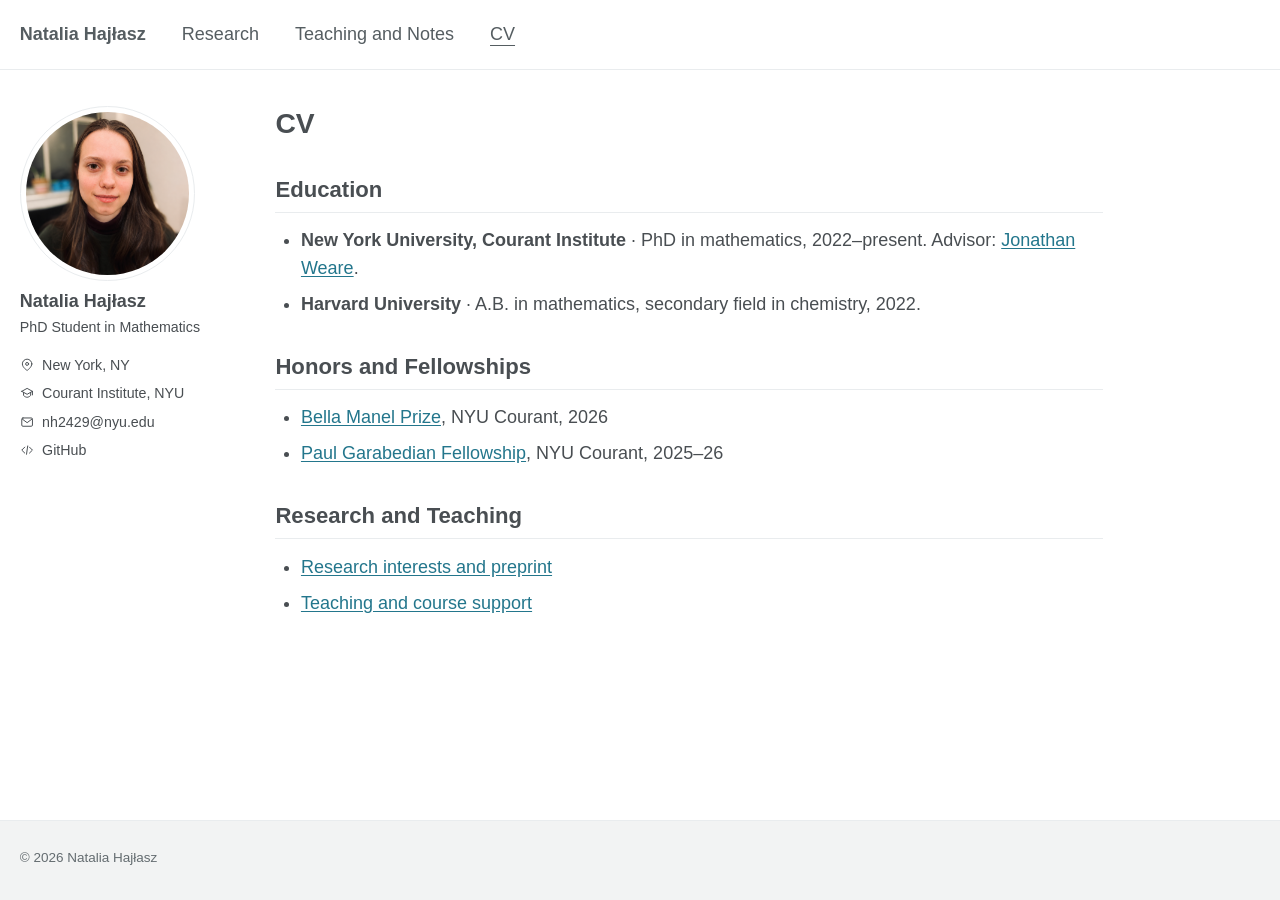
==== cv.html @ a3a84c1e "Add files via upload" ====
<!doctype html>
<html lang="en">
<head>
  <meta charset="utf-8">
  <meta name="viewport" content="width=device-width, initial-scale=1">
  <meta name="description" content="Education, awards, research, and teaching highlights for Natalia Hajłasz.">
  <title>CV | Natalia Hajłasz</title>
  <link rel="stylesheet" href="styles.css">
  <link rel="icon" href="profile.svg" type="image/svg+xml">
</head>
<body>
  <a class="skip-link" href="#content">Skip to content</a>
  <header class="masthead">
    <nav class="wrap" aria-label="Main navigation">
      <a href="index.html" class="site-name">Natalia Hajłasz</a>
      <a href="research.html">Research</a>
      <a href="teaching.html">Teaching and Notes</a>
      <a href="cv.html" aria-current="page">CV</a>
    </nav>
  </header>

  <div class="layout wrap">
    <aside class="profile" aria-label="Profile">
      <img class="profile-photo" src="profile.png" alt="Portrait of Natalia Hajłasz" width="175" height="175">
      <div>
        <p class="profile-name">Natalia Hajłasz</p>
        <p class="profile-role">PhD Student in Mathematics</p>
      </div>
      <details class="profile-details" open>
        <summary>Contact</summary>
        <ul class="profile-links">
          <li><svg viewBox="0 0 24 24" aria-hidden="true"><path d="M20 10c0 6-8 11-8 11s-8-5-8-11a8 8 0 1 1 16 0Z"/><circle cx="12" cy="10" r="2.5"/></svg><span>New York, NY</span></li>
          <li><svg viewBox="0 0 24 24" aria-hidden="true"><path d="m3 9 9-5 9 5-9 5-9-5Zm3 2v5c2 2 4 3 6 3s4-1 6-3v-5m3-2v6"/></svg><a href="https://cims.nyu.edu/">Courant Institute, NYU</a></li>
          <li><svg viewBox="0 0 24 24" aria-hidden="true"><rect x="3" y="5" width="18" height="14" rx="2"/><path d="m4 7 8 6 8-6"/></svg><a href="mailto:nh2429@nyu.edu">nh2429@nyu.edu</a></li>
          <li><svg viewBox="0 0 24 24" aria-hidden="true"><path d="m8 7-5 5 5 5m8-10 5 5-5 5m-3-12-2 14"/></svg><a href="https://github.com/hajlasz">GitHub</a></li>
        </ul>
      </details>
      <script>
        const desktop = window.matchMedia("(min-width: 900px)");
        const contact = document.querySelector(".profile-details");
        contact.open = desktop.matches;
        desktop.addEventListener("change", ({ matches }) => { contact.open = matches; });
      </script>
    </aside>

    <main class="content" id="content" tabindex="-1">
      <h1>CV</h1>
      <h2>Education</h2>
      <ul>
        <li><strong>New York University, Courant Institute</strong> · PhD in mathematics, 2022–present. Advisor: <a href="https://cims.nyu.edu/~weare/">Jonathan Weare</a>.</li>
        <li><strong>Harvard University</strong> · A.B. in mathematics, secondary field in chemistry, 2022.</li>
      </ul>

      <h2>Honors and Fellowships</h2>
      <ul>
        <li><a href="https://cims.nyu.edu/dynamic/academics/student_recognition/">Bella Manel Prize</a>, NYU Courant, 2026</li>
        <li><a href="https://cims.nyu.edu/dynamic/events/4416/">Paul Garabedian Fellowship</a>, NYU Courant, 2025–26</li>
      </ul>

      <h2>Research and Teaching</h2>
      <ul>
        <li><a href="research.html">Research interests and preprint</a></li>
        <li><a href="teaching.html">Teaching and course support</a></li>
      </ul>
    </main>
  </div>

  <footer class="footer">
    <div class="wrap"><p>© 2026 Natalia Hajłasz</p></div>
  </footer>
</body>
</html>
---- styles.css ----
:root {
  color-scheme: light;
  font-family: -apple-system, BlinkMacSystemFont, "Segoe UI", Roboto, Helvetica, Arial, sans-serif;
  font-size: 18px;
  line-height: 1.55;
  color: #494e52;
  background: #fff;
  --muted: #646c70;
  --rule: #e9ecee;
  --link: #23768c;
}

*, *::before, *::after { box-sizing: border-box; }

body {
  margin: 0;
  min-height: 100vh;
  display: flex;
  flex-direction: column;
}

a { color: var(--link); text-underline-offset: 0.13em; }
a:hover { color: #154b5a; }
:focus-visible { outline: 2px solid var(--link); outline-offset: 4px; }

.wrap {
  width: min(100%, 1280px);
  margin-inline: auto;
  padding-inline: 1.1rem;
}

.skip-link {
  position: fixed;
  top: 0.5rem;
  left: 0.5rem;
  z-index: 2;
  padding: 0.45rem 0.8rem;
  background: white;
  transform: translateY(-160%);
}

.skip-link:focus { transform: none; }

.masthead { border-bottom: 1px solid var(--rule); }

.masthead nav {
  min-height: 3.85rem;
  display: flex;
  align-items: center;
  flex-wrap: wrap;
  column-gap: 2rem;
  row-gap: 0.3rem;
  padding-block: 0.9rem;
}

.masthead a {
  color: #555d61;
  text-decoration: none;
}

.masthead a:hover,
.masthead a[aria-current="page"]:not(.site-name) {
  text-decoration: underline;
  text-underline-offset: 0.3em;
}

.site-name { font-weight: 700; }

.layout {
  display: grid;
  grid-template-columns: 11rem minmax(0, 1fr);
  gap: clamp(2rem, 4.5vw, 4rem);
  align-items: start;
  flex: 1;
  padding-top: 2rem;
  padding-bottom: 3.3rem;
}

.profile { font-size: 0.79rem; }

.profile-photo {
  display: block;
  width: 175px;
  max-width: 100%;
  height: auto;
  aspect-ratio: 1;
  padding: 5px;
  border: 1px solid var(--rule);
  border-radius: 50%;
  object-fit: cover;
}

.profile-name {
  margin: 0.55rem 0 0.2rem;
  font-size: 1rem;
  line-height: 1.2;
  font-weight: 700;
}

.profile-role { margin: 0; }

.profile-details { margin-top: 0.85rem; }
.profile-details summary { display: none; }

.profile-links {
  display: grid;
  gap: 0.36rem;
  padding: 0;
  margin: 0;
  list-style: none;
}

.profile-links li {
  display: flex;
  align-items: baseline;
  gap: 0.45rem;
}

.profile-links a { color: inherit; text-decoration: none; }
.profile-links a:hover { text-decoration: underline; }

.profile-links svg {
  width: 1em;
  height: 1em;
  flex: none;
  align-self: center;
  fill: none;
  stroke: currentColor;
  stroke-width: 1.65;
  stroke-linecap: round;
  stroke-linejoin: round;
}

.content { max-width: 46rem; }
.content h1, .content h2, .content h3 { line-height: 1.25; }
.content h1 { font-size: 1.57rem; margin: 0 0 0.72rem; }
.content h2 {
  font-size: 1.23rem;
  margin: 1.9rem 0 0.8rem;
  padding-bottom: 0.45rem;
  border-bottom: 1px solid var(--rule);
}
.content h3 { font-size: 1.04rem; margin: 1.15rem 0 0.25rem; }
.content p { margin: 0 0 1.15rem; }
.content ol, .content ul { margin: 0 0 1rem; padding-left: 1.42rem; }
.content li { margin-bottom: 0.46rem; }
.content .citation { margin-bottom: 0.55rem; color: var(--muted); font-size: 0.92rem; }

.footer {
  background: #f2f3f3;
  color: var(--muted);
  border-top: 1px solid var(--rule);
  padding-block: 1.5rem 1.75rem;
  font-size: 0.75rem;
}

.footer p { margin: 0; }

@media (max-width: 899px) {
  .layout { display: block; padding-top: 1.35rem; }
  .profile {
    display: grid;
    grid-template-columns: auto minmax(0, 1fr) auto;
    align-items: center;
    gap: 0.65rem;
    margin-bottom: 1.55rem;
    padding-bottom: 1rem;
    border-bottom: 1px solid var(--rule);
  }
  .profile-photo { width: 48px; padding: 2px; }
  .profile-name { margin-top: 0; }
  .profile-details { margin-top: 0; position: relative; }
  .profile-details summary {
    display: list-item;
    cursor: pointer;
    padding: 0.3rem 0.55rem;
    border: 1px solid #d7dce0;
    border-radius: 0.2rem;
  }
  .profile-details .profile-links {
    position: absolute;
    top: calc(100% + 0.35rem);
    right: 0;
    width: max-content;
    max-width: calc(100vw - 2.2rem);
    padding: 0.6rem 0.75rem;
    background: white;
    border: 1px solid #d7dce0;
    border-radius: 0.2rem;
    box-shadow: 0 4px 14px #17262f14;
    z-index: 1;
  }
}

@media (max-width: 600px) {
  :root { font-size: 16px; }
  .masthead nav { column-gap: 1.15rem; }
  .masthead .site-name { flex-basis: 100%; }
}
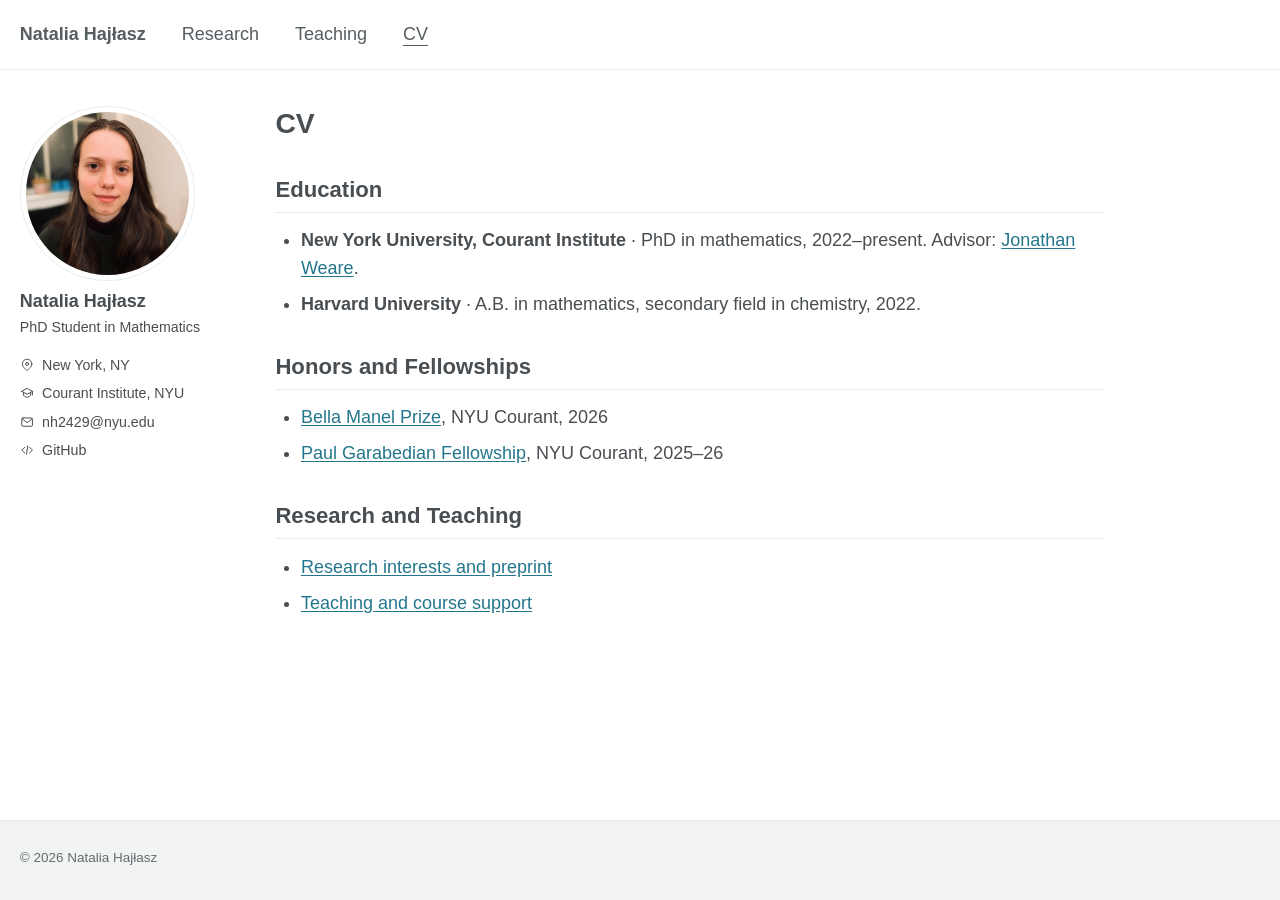
==== commit 59127b75: "Simplify teaching link text in cv.html" ====
--- a/cv.html
+++ b/cv.html
@@ -14,7 +14,7 @@
     <nav class="wrap" aria-label="Main navigation">
       <a href="index.html" class="site-name">Natalia Hajłasz</a>
       <a href="research.html">Research</a>
-      <a href="teaching.html">Teaching and Notes</a>
+      <a href="teaching.html">Teaching</a>
       <a href="cv.html" aria-current="page">CV</a>
     </nav>
   </header>
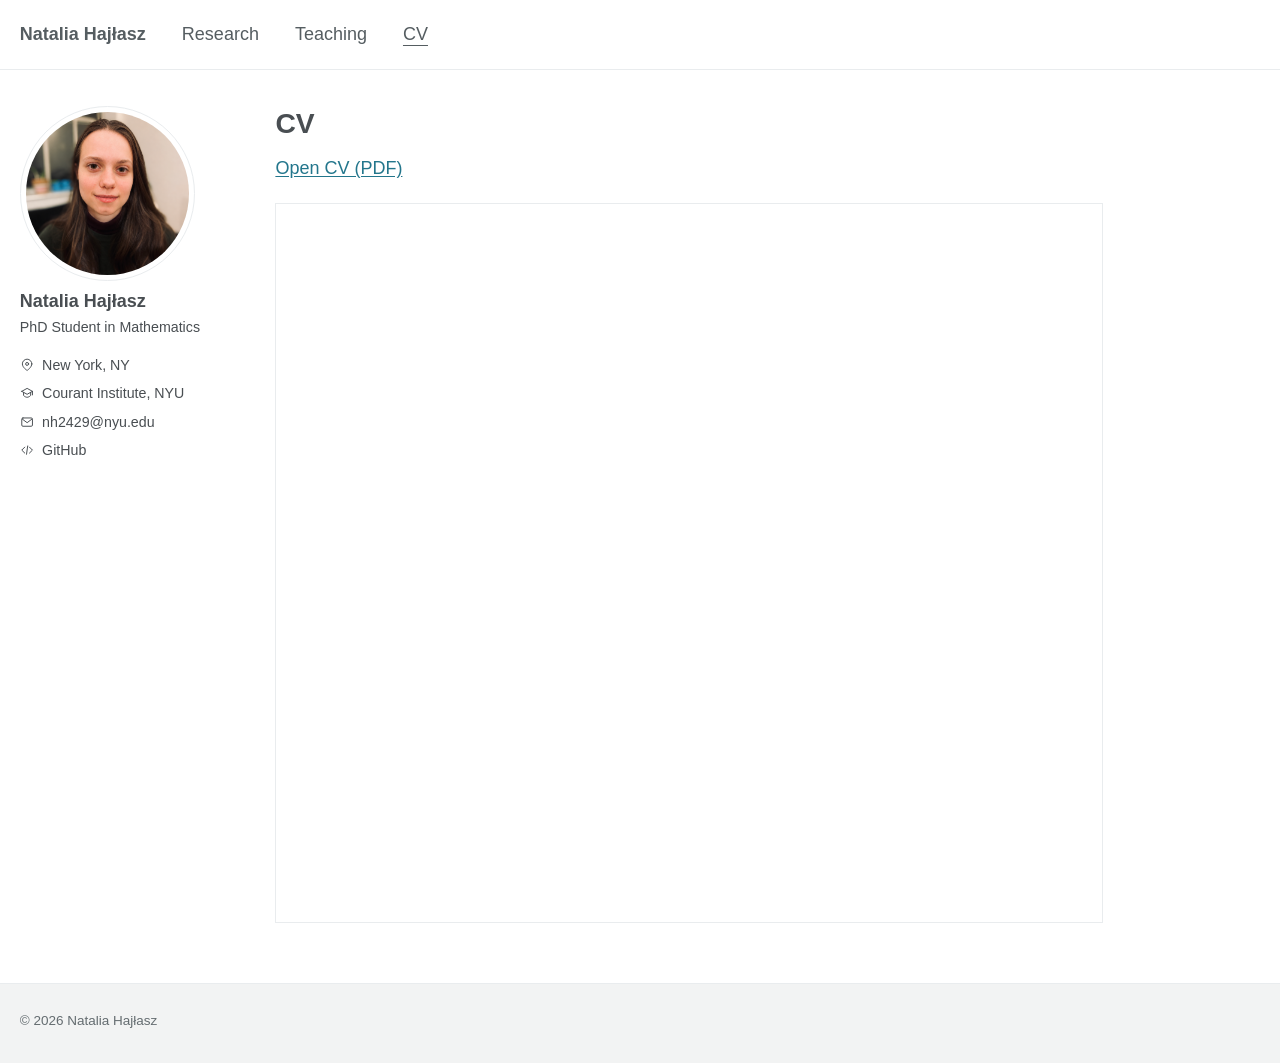
==== commit bf5f9830: "Embed CV PDF on the CV page" ====
--- a/cv.html
+++ b/cv.html
@@ -45,23 +45,8 @@
 
     <main class="content" id="content" tabindex="-1">
       <h1>CV</h1>
-      <h2>Education</h2>
-      <ul>
-        <li><strong>New York University, Courant Institute</strong> · PhD in mathematics, 2022–present. Advisor: <a href="https://cims.nyu.edu/~weare/">Jonathan Weare</a>.</li>
-        <li><strong>Harvard University</strong> · A.B. in mathematics, secondary field in chemistry, 2022.</li>
-      </ul>
-
-      <h2>Honors and Fellowships</h2>
-      <ul>
-        <li><a href="https://cims.nyu.edu/dynamic/academics/student_recognition/">Bella Manel Prize</a>, NYU Courant, 2026</li>
-        <li><a href="https://cims.nyu.edu/dynamic/events/4416/">Paul Garabedian Fellowship</a>, NYU Courant, 2025–26</li>
-      </ul>
-
-      <h2>Research and Teaching</h2>
-      <ul>
-        <li><a href="research.html">Research interests and preprint</a></li>
-        <li><a href="teaching.html">Teaching and course support</a></li>
-      </ul>
+      <p><a href="Natalia_Hajlasz_CV.pdf">Open CV (PDF)</a></p>
+      <iframe class="cv-pdf" src="Natalia_Hajlasz_CV.pdf" title="Curriculum vitae of Natalia Hajlasz"></iframe>
     </main>
   </div>
 
--- a/styles.css
+++ b/styles.css
@@ -145,6 +145,13 @@
 .content ol, .content ul { margin: 0 0 1rem; padding-left: 1.42rem; }
 .content li { margin-bottom: 0.46rem; }
 .content .citation { margin-bottom: 0.55rem; color: var(--muted); font-size: 0.92rem; }
+
+.cv-pdf {
+  display: block;
+  width: 100%;
+  height: clamp(28rem, 80vh, 65rem);
+  border: 1px solid var(--rule);
+}
 
 .footer {
   background: #f2f3f3;
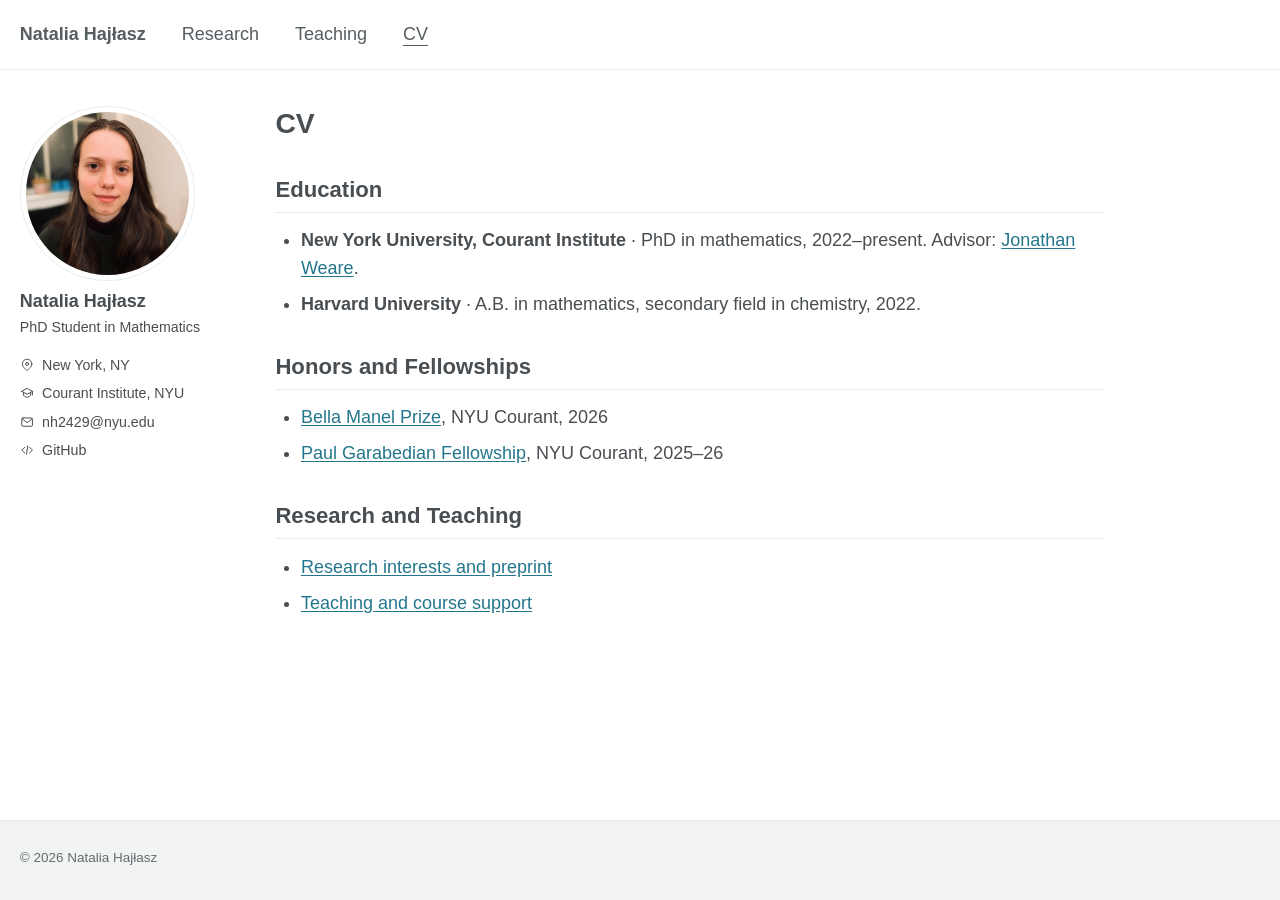
==== commit f817c840: "Revert "Embed CV PDF on the CV page" This reverts commit bf5f98301e768079ad1bed3273fdb90cd48f4d05." ====
--- a/cv.html
+++ b/cv.html
@@ -45,8 +45,23 @@
 
     <main class="content" id="content" tabindex="-1">
       <h1>CV</h1>
-      <p><a href="Natalia_Hajlasz_CV.pdf">Open CV (PDF)</a></p>
-      <iframe class="cv-pdf" src="Natalia_Hajlasz_CV.pdf" title="Curriculum vitae of Natalia Hajlasz"></iframe>
+      <h2>Education</h2>
+      <ul>
+        <li><strong>New York University, Courant Institute</strong> · PhD in mathematics, 2022–present. Advisor: <a href="https://cims.nyu.edu/~weare/">Jonathan Weare</a>.</li>
+        <li><strong>Harvard University</strong> · A.B. in mathematics, secondary field in chemistry, 2022.</li>
+      </ul>
+
+      <h2>Honors and Fellowships</h2>
+      <ul>
+        <li><a href="https://cims.nyu.edu/dynamic/academics/student_recognition/">Bella Manel Prize</a>, NYU Courant, 2026</li>
+        <li><a href="https://cims.nyu.edu/dynamic/events/4416/">Paul Garabedian Fellowship</a>, NYU Courant, 2025–26</li>
+      </ul>
+
+      <h2>Research and Teaching</h2>
+      <ul>
+        <li><a href="research.html">Research interests and preprint</a></li>
+        <li><a href="teaching.html">Teaching and course support</a></li>
+      </ul>
     </main>
   </div>
 
--- a/styles.css
+++ b/styles.css
@@ -146,13 +146,6 @@
 .content li { margin-bottom: 0.46rem; }
 .content .citation { margin-bottom: 0.55rem; color: var(--muted); font-size: 0.92rem; }
 
-.cv-pdf {
-  display: block;
-  width: 100%;
-  height: clamp(28rem, 80vh, 65rem);
-  border: 1px solid var(--rule);
-}
-
 .footer {
   background: #f2f3f3;
   color: var(--muted);
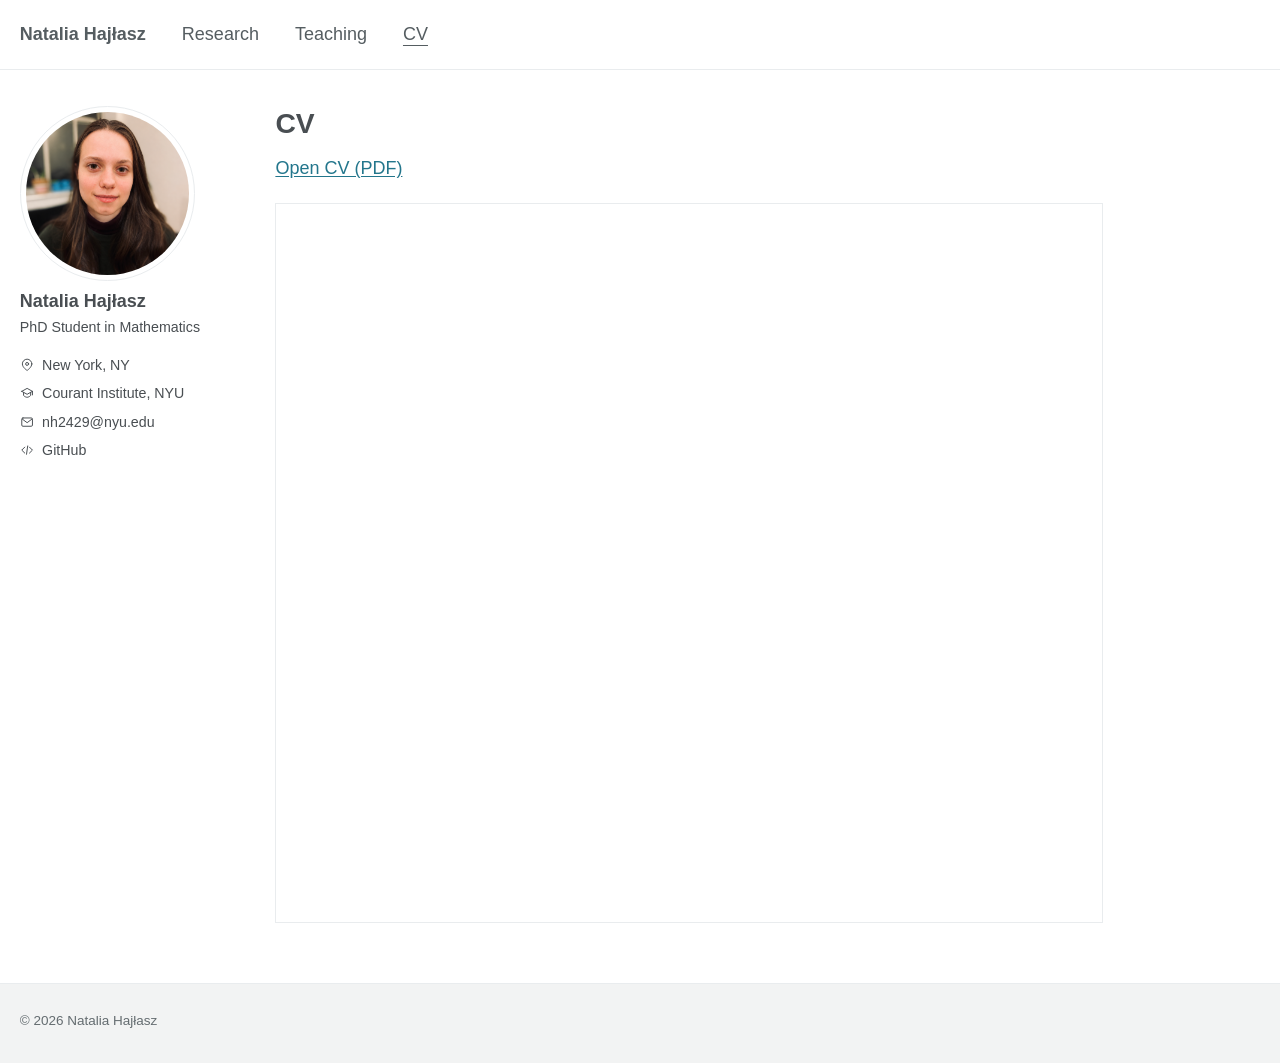
==== commit f6659366: "Revert "Revert "Embed CV PDF on the CV page"" This reverts commit f817c840658bca38e488e8e4e31172e01e" ====
--- a/cv.html
+++ b/cv.html
@@ -45,23 +45,8 @@
 
     <main class="content" id="content" tabindex="-1">
       <h1>CV</h1>
-      <h2>Education</h2>
-      <ul>
-        <li><strong>New York University, Courant Institute</strong> · PhD in mathematics, 2022–present. Advisor: <a href="https://cims.nyu.edu/~weare/">Jonathan Weare</a>.</li>
-        <li><strong>Harvard University</strong> · A.B. in mathematics, secondary field in chemistry, 2022.</li>
-      </ul>
-
-      <h2>Honors and Fellowships</h2>
-      <ul>
-        <li><a href="https://cims.nyu.edu/dynamic/academics/student_recognition/">Bella Manel Prize</a>, NYU Courant, 2026</li>
-        <li><a href="https://cims.nyu.edu/dynamic/events/4416/">Paul Garabedian Fellowship</a>, NYU Courant, 2025–26</li>
-      </ul>
-
-      <h2>Research and Teaching</h2>
-      <ul>
-        <li><a href="research.html">Research interests and preprint</a></li>
-        <li><a href="teaching.html">Teaching and course support</a></li>
-      </ul>
+      <p><a href="Natalia_Hajlasz_CV.pdf">Open CV (PDF)</a></p>
+      <iframe class="cv-pdf" src="Natalia_Hajlasz_CV.pdf" title="Curriculum vitae of Natalia Hajlasz"></iframe>
     </main>
   </div>
 
--- a/styles.css
+++ b/styles.css
@@ -145,6 +145,13 @@
 .content ol, .content ul { margin: 0 0 1rem; padding-left: 1.42rem; }
 .content li { margin-bottom: 0.46rem; }
 .content .citation { margin-bottom: 0.55rem; color: var(--muted); font-size: 0.92rem; }
+
+.cv-pdf {
+  display: block;
+  width: 100%;
+  height: clamp(28rem, 80vh, 65rem);
+  border: 1px solid var(--rule);
+}
 
 .footer {
   background: #f2f3f3;
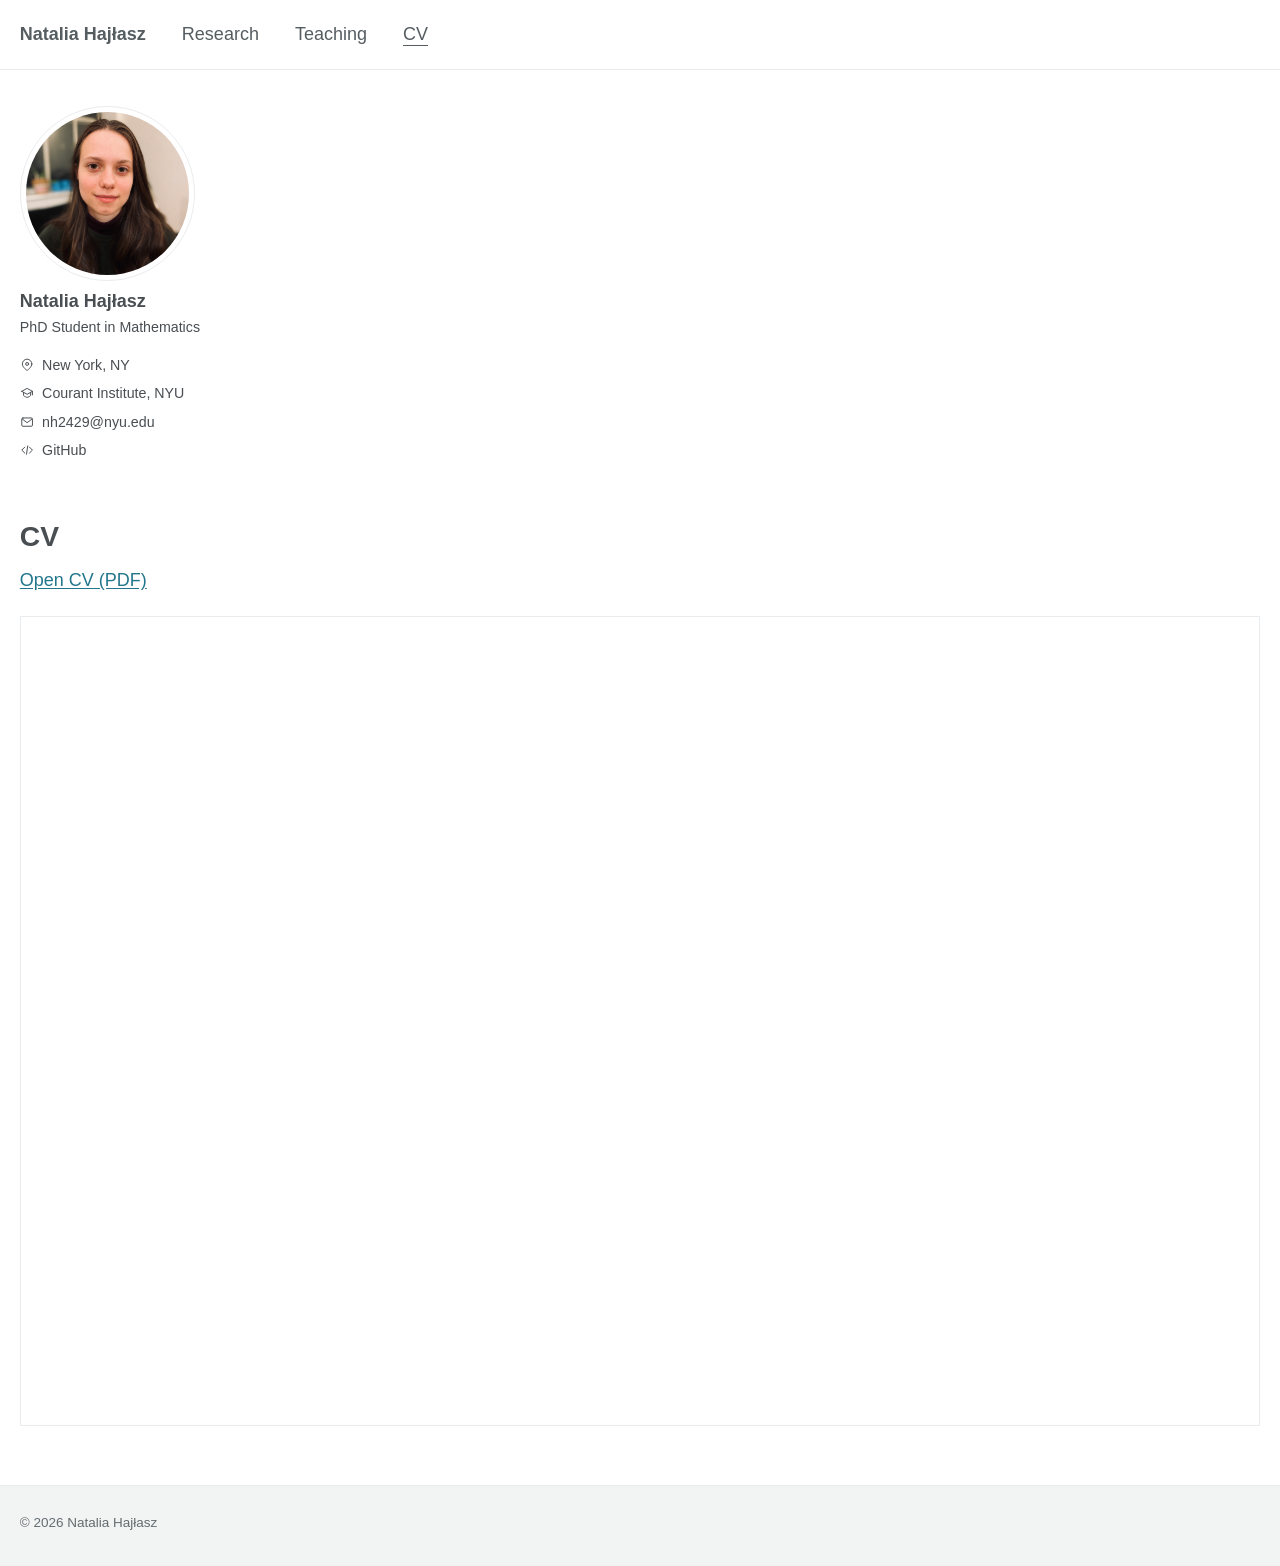
==== commit 36c2aeb7: "Give the CV PDF a full-width viewer" ====
--- a/cv.html
+++ b/cv.html
@@ -43,10 +43,10 @@
       </script>
     </aside>
 
-    <main class="content" id="content" tabindex="-1">
+    <main class="content" id="content" tabindex="-1" style="grid-column: 1 / -1; max-width: none;">
       <h1>CV</h1>
       <p><a href="Natalia_Hajlasz_CV.pdf">Open CV (PDF)</a></p>
-      <iframe class="cv-pdf" src="Natalia_Hajlasz_CV.pdf" title="Curriculum vitae of Natalia Hajlasz"></iframe>
+      <iframe class="cv-pdf" src="Natalia_Hajlasz_CV.pdf#view=FitH" title="Curriculum vitae of Natalia Hajlasz" style="display: block; width: 100%; height: max(40rem, 90vh);"></iframe>
     </main>
   </div>
 
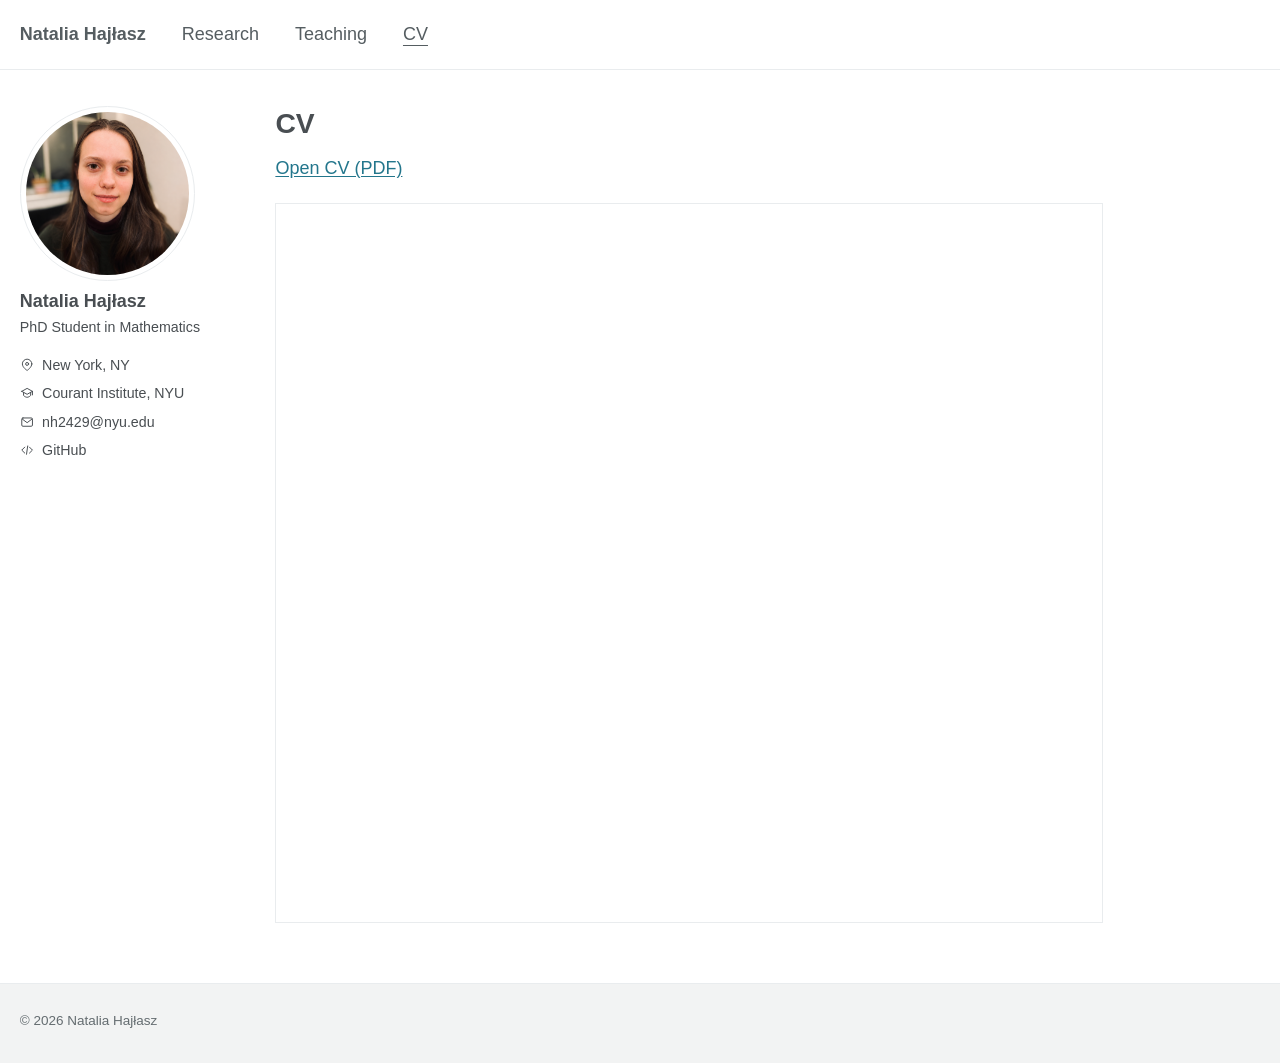
==== commit d77f9343: "Update CV PDF and keep the viewer beside the profile" ====
--- a/cv.html
+++ b/cv.html
@@ -43,10 +43,10 @@
       </script>
     </aside>
 
-    <main class="content" id="content" tabindex="-1" style="grid-column: 1 / -1; max-width: none;">
+    <main class="content" id="content" tabindex="-1">
       <h1>CV</h1>
       <p><a href="Natalia_Hajlasz_CV.pdf">Open CV (PDF)</a></p>
-      <iframe class="cv-pdf" src="Natalia_Hajlasz_CV.pdf#view=FitH" title="Curriculum vitae of Natalia Hajlasz" style="display: block; width: 100%; height: max(40rem, 90vh);"></iframe>
+      <iframe class="cv-pdf" src="Natalia_Hajlasz_CV.pdf#view=FitH" title="Curriculum vitae of Natalia Hajlasz" style="display: block; width: 100%; height: clamp(28rem, 80vh, 65rem);"></iframe>
     </main>
   </div>
 
